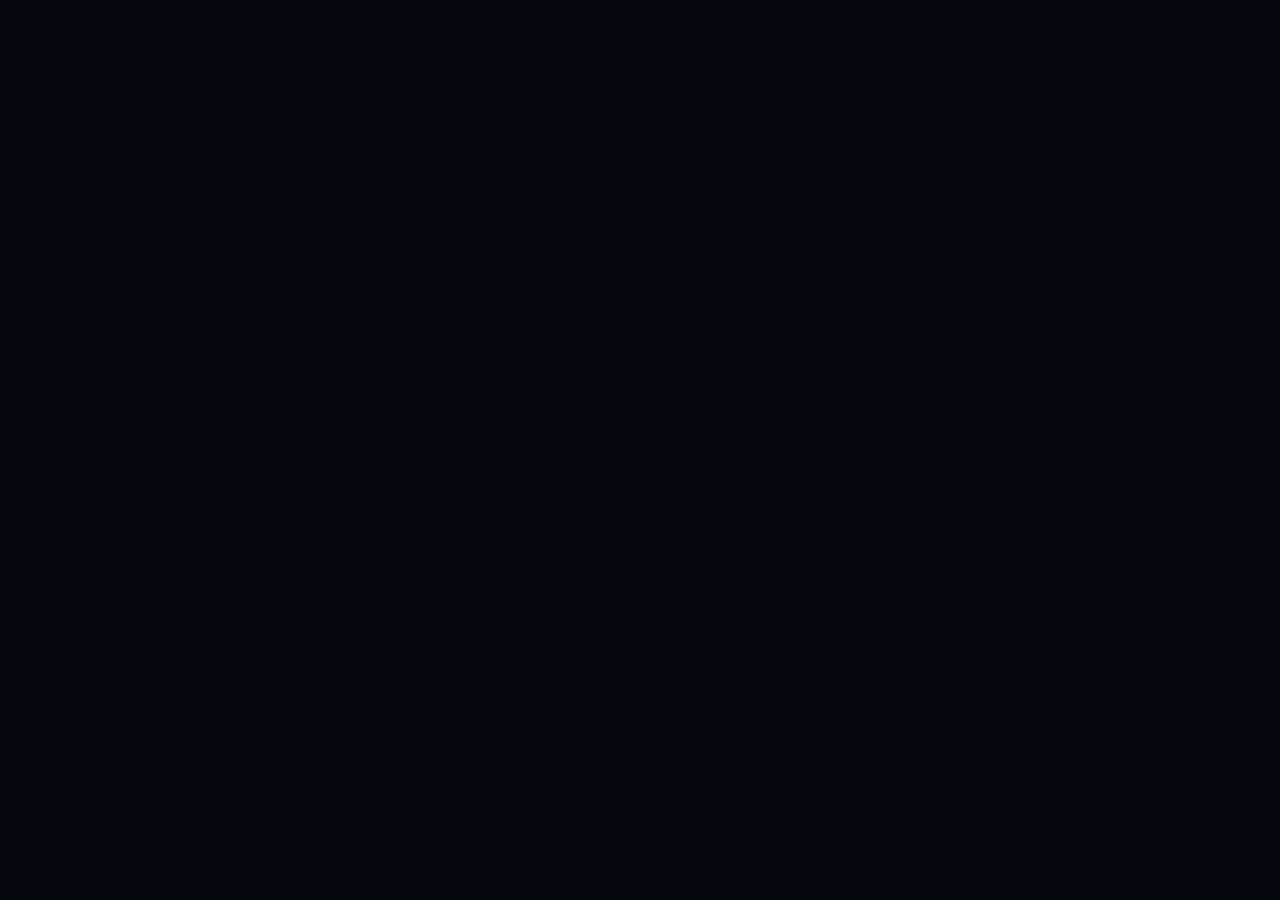
==== Code/cubi2app/html/index.html @ 364c0515 "main" ====
<!DOCTYPE html>
<html lang="en">

<head>
    <meta charset="UTF-8">
    <meta name="viewport" content="width=device-width, initial-scale=1">
    <meta http-equiv="Content-Security-Policy" content="default-src 'self'; style-src 'self' 'unsafe-inline'; img-src 'self' data: blob:; font-src 'self'">
    <title>Cubi2</title>
    <link rel="stylesheet" href="../css/style.css">
</head>

<body>
    <script src="../js/code.js" type="module"></script>
</body>

</html>
---- Code/cubi2app/css/style.css ----
/* Cubi2 app - the same look as cubi2app.html (28/10/2026) */
@import url('./fonts.css');
:root {
  --bar: #0b1733; --bar-ink: #eaf6fc; --bar-link: #8fb0d6;
  --bg: #04070d;          /* night */
  --panel: #0a1019;
  --ink: #eaf6fc;         /* ice white */
  --blue: #2456b8;        /* the opposite colour: text on ice */
  --muted: #8ea6b8;       /* frosted */
  --rule: #23323f;
  --edge: #5d7486;        /* control outlines */
  --accent: #eaf6fc;
  --floor: #070c14; --grid: #34485c; --trail: #cfe9f6;
  --f-display: "Roboto", Helvetica, Arial, sans-serif;
  --f-body: "Roboto", Helvetica, Arial, sans-serif;
  --f-mono: "Roboto Mono", ui-monospace, Menlo, Consolas, monospace;
  color-scheme: dark;
}
* { box-sizing: border-box }
html, body { height: 100% }
html { background: var(--bar) }          /* (26/10) no light line above the bar */
body { background: var(--bg); color: var(--ink); font: 14px/1.4 var(--f-body); margin: 0; overflow: hidden;
  display: flex; flex-direction: column;
  padding-left: max(12px, env(safe-area-inset-left, 0px)); padding-right: max(12px, env(safe-area-inset-right, 0px)); padding-block: 0 10px }
.topbar { background: var(--bar); color: var(--bar-ink); flex: none;
  margin-left: calc(-1 * max(12px, env(safe-area-inset-left, 0px))); margin-right: calc(-1 * max(12px, env(safe-area-inset-right, 0px)));
  padding-left: max(16px, env(safe-area-inset-left, 0px)); padding-right: max(16px, env(safe-area-inset-right, 0px)); padding-block: 8px;
  display: flex; align-items: center; gap: 10px 14px; flex-wrap: wrap }
h1 { font: 600 21px/1.2 var(--f-display); margin: 0 }
.topbar .sub { color: var(--bar-link); font-size: 13.5px; flex: 1; min-width: 0 }
.bargroup { display: flex; align-items: center; gap: 10px; margin-left: auto; flex-wrap: wrap }
.modes { display: inline-flex; border: 1px solid #34466e; border-radius: 4px; overflow: hidden }
.modes button, .tbtn { border: 0; border-radius: 0; padding: 8px 14px; min-height: 38px; background: transparent; color: var(--bar-ink); font-size: 14px }
.modes button:hover, .tbtn:hover { color: #fff; background: rgba(234, 246, 252, .08) }
.modes button[aria-pressed="true"], .tbtn[aria-pressed="true"] { background: var(--ink); color: var(--blue) }
.tbtn { border: 1px solid #34466e; border-radius: 4px; font: 600 13.5px var(--f-mono); letter-spacing: .02em }
.app { flex: 1; min-height: 0; display: grid; grid-template-columns: clamp(232px, 21vw, 300px) minmax(0, 1fr) clamp(240px, 23vw, 330px); gap: 10px; padding-top: 10px }
.col { display: flex; flex-direction: column; gap: 10px; min-height: 0; min-width: 0 }
/* (26/10) responsive: a side column that does not fit scrolls by itself - nothing is ever cut off; in Live Cubi the link card comes first */
.col { overflow-y: auto; overscroll-behavior: contain; scrollbar-width: thin; scrollbar-color: var(--edge) transparent }
.col > .card { flex: none } .col > .card.grow { flex: 1 1 auto }
#linkcard { order: -1 }
.stage { position: relative; min-width: 0; min-height: 0; border: 1px solid var(--rule); border-radius: 6px; overflow: hidden; background: var(--floor) }
#view { display: block; width: 100%; height: 100%; touch-action: none }
.hud { position: absolute; left: 10px; top: 10px; right: 10px; display: flex; flex-wrap: wrap; gap: 6px; pointer-events: none }
.pill { font: 600 11.5px/1 var(--f-mono); letter-spacing: .06em; text-transform: uppercase; padding: 6px 8px; border-radius: 3px;
  background: var(--panel); border: 1px solid var(--rule); color: var(--muted); max-width: 100%; overflow: hidden; text-overflow: ellipsis; white-space: nowrap }
.pill.state { color: var(--ink); border-color: var(--ink) }
.pill.state.moving { background: rgba(234, 246, 252, .12) } .pill.state.bad { background: var(--ink); color: var(--blue) }
.legend { position: absolute; left: 10px; right: 10px; bottom: 8px; font: 11.5px var(--f-mono); color: var(--muted); pointer-events: none; text-align: center }
.card { background: var(--panel); border: 1px solid var(--rule); border-radius: 6px; padding: 11px 12px; min-width: 0 }
.label { font: 600 10.5px/1 var(--f-mono); letter-spacing: .1em; text-transform: uppercase; color: var(--muted); margin-bottom: 9px }
.pad { display: grid; grid-template-columns: repeat(3, 1fr); gap: 6px }
button { font: 600 13.5px var(--f-body); color: var(--ink); background: transparent; border: 1px solid var(--edge); border-radius: 4px; padding: 8px 4px; cursor: pointer }
button:hover { border-color: var(--ink); background: rgba(234, 246, 252, .07) }
button:focus-visible, input:focus-visible { outline: 2px solid var(--accent); outline-offset: 2px }
button.primary, .pad button[aria-pressed="true"] { background: var(--ink); color: var(--blue); border-color: var(--ink) }
button.primary:hover, .pad button[aria-pressed="true"]:hover { background: #ffffff; color: var(--blue) }
button.primary .k, .pad button[aria-pressed="true"] .k { color: var(--blue); opacity: .8 }
.pad .wide { grid-column: span 2 } .pad .full { grid-column: 1 / -1 }
/* (24/10) the Settings window: the balance point, the controller's settings, measurements, show / help */
.term.setw { height: auto; width: min(380px, calc(100vw - 24px)); right: auto; left: 18px }
/* (26/10) THE GUIDE: a calm, big window - one thing at a time. A moving picture on one side, a few short
   sentences and big buttons on the other. "Bigger text" and "Read to me" for students who see less or tire
   quickly; the pictures stand still for "reduce motion". */
.gd { position: fixed; inset: 0; z-index: 20; background: rgba(4, 7, 13, .78); display: flex; align-items: center; justify-content: center; padding: 12px }
.gd[hidden] { display: none }
.gd-sheet { width: min(1060px, 100%); height: min(760px, 100%); display: flex; flex-direction: column; background: #0b1424; border: 1px solid var(--edge); border-radius: 14px;
  box-shadow: 0 24px 64px rgba(0, 0, 0, .6); overflow: hidden; font-size: 17px; line-height: 1.5 }
.gd.big .gd-sheet { font-size: 21px }
.gd-top { display: flex; align-items: center; gap: 10px 14px; flex-wrap: wrap; padding: 10px 14px; border-bottom: 1px solid var(--rule); background: #0d1a36 }
.gd-name { font: 600 20px var(--f-display) }
.gd-dots { display: flex; gap: 6px; list-style: none; margin: 0; padding: 0; flex: 1; min-width: 0; flex-wrap: wrap }
.gd-dots button { min-height: 40px; padding: 0 10px; border-radius: 999px; font-size: 14px; display: flex; align-items: center; gap: 6px; border-color: var(--rule); color: var(--muted) }
.gd-dots button b { display: inline-grid; place-items: center; width: 24px; height: 24px; border-radius: 50%; border: 2px solid currentColor; font-size: 13px }
.gd-dots button span { display: none } .gd-dots button[aria-current="step"] span { display: inline }
.gd-dots button.done { color: var(--ink) } .gd-dots button.done b { background: var(--ink); color: var(--blue); border-color: var(--ink) }
.gd-dots button[aria-current="step"] { color: var(--blue); background: var(--ink); border-color: var(--ink) }
.gd-tools { display: flex; gap: 6px; margin-left: auto }
.gd-tools button { min-height: 40px; padding: 0 12px; font-size: 14px }
.gd-tools .x { width: 44px; font: 400 26px/1 var(--f-body) }
.gd-main { flex: 1; min-height: 0; display: grid; grid-template-columns: minmax(0, 5fr) minmax(0, 6fr) }
.gd-pic { background: #070c14; border-right: 1px solid var(--rule); display: flex; align-items: center; justify-content: center; padding: 18px; min-height: 0 }
.gd-pic svg { width: 100%; height: 100%; max-height: 520px }
.gd-body { overflow-y: auto; padding: 22px 26px 26px; min-height: 0 }
.gd-body .kick { font: 600 13px var(--f-mono); letter-spacing: .08em; text-transform: uppercase; color: var(--muted); margin: 0 0 4px }
.gd-body h2 { font: 600 1.6em/1.2 var(--f-display); margin: 0 0 10px }
.gd-body h2:focus { outline: none }
.gd-body .lead { font-size: 1.12em; margin: 0 0 14px; max-width: 34em }
.gd-body p { margin: 0 0 12px; max-width: 34em }
.gd-body .small { font-size: .88em; color: var(--muted) }
.gd-body ol.do { margin: 6px 0 16px; padding: 0; list-style: none; counter-reset: d }
.gd-body ol.do li { counter-increment: d; position: relative; padding: 8px 0 8px 48px; border-bottom: 1px solid var(--rule) }
.gd-body ol.do li::before { content: counter(d); position: absolute; left: 0; top: 6px; width: 34px; height: 34px; border-radius: 50%; background: var(--ink); color: var(--blue); display: grid; place-items: center; font-weight: 700 }
.gd-body .choices { display: grid; gap: 10px; margin: 10px 0 14px }
.gd-body .choices.two { grid-template-columns: 1fr 1fr }
.gd-body .choices button { text-align: left; min-height: 60px; padding: 12px 16px; font-size: 1em; display: flex; gap: 14px; align-items: center; border-radius: 10px; border-width: 2px }
.gd-body .choices button .ic { flex: none; width: 54px; height: 54px }
.gd-body .choices button span { display: block; min-width: 0 }
.gd-body .choices button small { display: block; color: var(--muted); font-size: .84em; font-weight: 400; margin-top: 2px; line-height: 1.4 }
.gd-body .choices button[aria-pressed="true"] { background: var(--ink); color: var(--blue); border-color: var(--ink) }
.gd-body .choices button[aria-pressed="true"] small { color: #1d3f86 }
.gd-body .q { margin: 16px 0 6px; font-weight: 700; font-size: 1.05em }
.gd-body .nav { display: flex; flex-wrap: wrap; gap: 10px; margin-top: 18px }
.gd-body .nav button, .gd-body .act button { min-height: 52px; padding: 0 20px; font-size: 1em; border-radius: 10px }
.gd-body button:disabled, .gd-body button.primary:disabled { opacity: 1; background: transparent; color: var(--muted); border: 2px dashed var(--rule); cursor: not-allowed }
.gd-body .sim { border: 2px solid var(--rule); border-radius: 12px; padding: 12px 16px; margin: 10px 0; background: #070c14 }
.gd-body .act { display: flex; flex-wrap: wrap; gap: 10px; margin: 8px 0 12px }
.gd-body .card2 { border: 2px solid var(--rule); border-radius: 12px; padding: 14px 16px; margin: 10px 0 }
.gd-body .card2.best { border-color: var(--ink) }
.gd-body .card2 .big { font: 600 1.5em var(--f-display); margin: 2px 0 }
.gd-body .card2 .tag { display: inline-block; margin-left: 10px; padding: 1px 10px; border: 1.5px solid var(--ink); border-radius: 99px; font-size: .8em; vertical-align: 2px }
.gd-body .card2 .res { margin: 6px 0 2px; font-weight: 600 }
.gd-body details { margin: 8px 0 }
.gd-body summary { cursor: pointer; color: var(--muted); font-size: .9em; min-height: 32px; display: flex; align-items: center }
.gd-body details[open] summary { color: var(--ink) }
.gd-body .stat { font: .8em/1.5 var(--f-mono); background: #070c14; border: 1px solid var(--rule); border-radius: 8px; padding: 10px 12px; margin: 8px 0; white-space: pre-wrap; word-break: break-word }
.gd-body .stat:empty { display: none }
.gd-body .res:empty { display: none }
.gd-body ul.plain { list-style: none; padding: 0; margin: 8px 0 4px }
.gd-body ul.plain li { position: relative; padding: 8px 0 8px 44px; border-bottom: 1px solid var(--rule) }
.gd-body ul.plain li::before { position: absolute; left: 0; top: 6px; width: 30px; height: 30px; border-radius: 50%; display: grid; place-items: center; font-weight: 700 }
.gd-body ul.plain li.fine::before { content: "✓"; border: 2px solid var(--ink); color: var(--ink) }
.gd-body ul.plain li.todo::before { content: "!"; background: #ffcf6e; color: #0b1424 }
.gd-body code.line { display: block; font: .72em/1.45 var(--f-mono); color: var(--muted); background: #070c14; border: 1px solid var(--rule); border-radius: 6px; padding: 8px 10px; margin: 6px 0; word-break: break-all }
.gd-body ul.chg { margin: 4px 0 10px 20px; padding: 0 }
.gd-body .navels { display: grid; grid-template-columns: repeat(4, 1fr); gap: 8px; margin: 10px 0 }
.gd-body .navels button { min-height: 52px; font-size: .95em; border-radius: 10px }
.gd-body label.f { display: block; font-size: .9em; color: var(--muted); margin: 10px 0 4px }
.gd-body input.f, .gd-body select.f { width: 100%; min-height: 48px; box-sizing: border-box; background: #070c14; color: var(--ink); border: 1px solid var(--edge); border-radius: 8px; padding: 0 10px; font: 1em var(--f-body) }
.gd-body .ask { border: 2px solid var(--ink); border-radius: 12px; padding: 12px 16px; margin: 0 0 16px; background: #0d1a36 }
.gd-body .ask[hidden] { display: none }
.gd-body .ask b { display: block; font-size: .8em; letter-spacing: .06em; text-transform: uppercase; color: var(--muted) }
.gd-body .ask .act button { min-width: 110px }
.gd-body .rule6 { margin: 8px 0 16px; padding: 0; list-style: none }
.gd-body .rule6 li { padding: 8px 0 8px 40px; position: relative; border-bottom: 1px solid var(--rule) }
.gd-body .rule6 li::before { content: "✓"; position: absolute; left: 6px; top: 6px; font-size: 1.2em; color: #ffcf6e }
.gd-body .rs { border-left: 4px solid var(--rule); padding: 6px 0 8px 14px; margin: 12px 0 }
.gd-body .rs.big { border-left-color: #ffcf6e }
.gd-body .rs b { font-size: 1.05em }
.gd-body .rs div { margin: 2px 0 }
.gd-body .rs .res { color: #ffcf6e }
@media (max-width: 760px) { .gd-main { grid-template-columns: 1fr; grid-template-rows: 34% 1fr } .gd-pic { border-right: 0; border-bottom: 1px solid var(--rule); padding: 8px }
  .gd-dots { order: 2; flex-basis: 100% } .gd-dots button[aria-current="step"] span { display: none } .gd-body { padding: 16px } .gd-body .choices.two { grid-template-columns: 1fr } .gd-name { display: none } }
@media (max-height: 640px) { .gd-sheet { font-size: 16px } .gd-body h2 { font-size: 1.4em } }
@media (prefers-reduced-motion: reduce) { .gd svg * { animation: none !important } }
.askbar { position: absolute; left: 10px; right: 10px; bottom: 10px; z-index: 3; background: var(--panel); border: 1px solid var(--ink); border-radius: 6px; padding: 10px 12px; box-shadow: 0 12px 32px rgba(0, 0, 0, .45) }
.askbar[hidden] { display: none }
.askbar .ask-k { font: 600 11.5px var(--f-mono); letter-spacing: .06em; text-transform: uppercase; color: var(--muted) }
.askbar p { margin: 4px 0 8px; font-size: 14px; line-height: 1.45 }
.askbar .ask-b { display: flex; gap: 8px }
.askbar .ask-b button { min-height: 44px; min-width: 96px; font-size: 15px }
.ask-raw { margin: 0 0 8px } .ask-raw summary { cursor: pointer; font-size: 12.5px; color: var(--muted); min-height: 28px; display: flex; align-items: center }
.ask-raw #ask-rawt, .ask-raw .rawlines { font: 12px/1.45 var(--f-mono); color: var(--muted); white-space: pre-wrap; word-break: break-word }
.askbar p { font-size: 15px }
.askbar .ask-b button { min-width: 0; padding: 0 14px }
.lastcard ul.plain { list-style: none; margin: 0 0 6px; padding: 0; font-size: 13.5px; line-height: 1.4 }
.lastcard ul.plain li { position: relative; padding: 4px 0 4px 26px }
.lastcard ul.plain li::before { position: absolute; left: 0; top: 4px; width: 18px; height: 18px; border-radius: 50%; display: grid; place-items: center; font-size: 11px; font-weight: 700 }
.lastcard ul.plain li.fine::before { content: "✓"; border: 1.5px solid var(--ink) }
.lastcard ul.plain li.todo::before { content: "!"; background: #ffcf6e; color: #0b1424 }
.lastcard ul.plain li.note { padding-left: 0 }
.lastnext { border-top: 1px solid var(--rule); padding-top: 8px; margin-top: 4px; font-size: 13.5px; line-height: 1.4 }
.lastnext:empty { display: none }
.lastnext p { margin: 4px 0 8px } .lastnext button { min-height: 40px; margin: 2px 6px 2px 0 } .lastnext .small { font-size: 12.5px; color: var(--muted) }
.askbar .ask-road { font-size: 12.5px; color: var(--muted); margin: -2px 0 8px }
/* (26/10) the question: what happened (bold), what to look at, the buttons, then what the answer does; a small picture beside it */
.ask-in { display: flex; gap: 12px; align-items: flex-start }
.ask-main { flex: 1; min-width: 0 }
.ask-pic { flex: 0 0 96px } .ask-pic svg { width: 96px; height: 72px; display: block }
.ask-pic[hidden] { display: none }
.ask-tt { font-weight: 700; margin: 4px 0 2px !important }
.ask-note { font-size: 13px !important; color: var(--muted); margin: 8px 0 4px !important }
.ask-note[hidden], .ask-tt[hidden] { display: none }
.gd-body .ask .ask-pic { flex-basis: 120px } .gd-body .ask .ask-pic svg { width: 120px; height: 90px }
@media (max-width: 520px) { .ask-pic { display: none } }
.routebar { display: flex; flex-wrap: wrap; gap: 6px; margin-top: 8px; align-items: center }
.routebar button { min-height: 40px; padding: 0 12px }
.routebar span { font-size: 12.5px; color: var(--muted) }
.setw .part { border-top: 1px solid var(--rule); padding: 10px 0 12px }
.setw .part h3 { font: 600 14px var(--f-body); margin: 0 0 4px }
.setw .note { font-size: 12.5px; color: var(--muted); line-height: 1.45; margin: 0 0 8px }
.setw .pad button { min-height: 44px }
/* (31/10) the test weight row of the Settings window - the code used to write these in */
.setw .weight-note { margin-top: 10px }
.setw .row2 { display: flex; gap: 6px; align-items: center }
.setw .row2 .note { margin: 0 }
.setw .row2 input, .setw .row2 select { min-height: 40px; background: var(--bg); color: var(--ink);
  border: 1px solid var(--edge); border-radius: 4px; font: 13px var(--f-mono) }
.setw .row2 input { width: 64px; padding: 0 8px }
.setw .row2 select { padding: 0 6px }
.setw .row2 button { flex: 1; min-height: 40px }
.pad .k { font: 11px var(--f-mono); color: var(--muted); display: block; font-weight: 400 }
.rows { display: grid; gap: 2px }
.conns { display: grid; grid-template-columns: repeat(4, 1fr); gap: 6px }
.conns button { padding: 6px 2px; min-height: 44px; font: 600 14px var(--f-mono) }   /* (24/10) a finger's size, like the other buttons */
.conns button[aria-pressed="true"] { background: var(--ink); border-color: var(--ink); color: var(--blue) }
/* label and number on one line, the slider under them across the whole panel (a long track for a finger) */
.row { display: grid; grid-template-columns: 1fr auto; grid-template-areas: "l o" "r r"; align-items: end; column-gap: 12px; font-size: 13.5px; line-height: 1.1 }
.row input { grid-area: r } .row output { grid-area: o }
.row output { font: 12px var(--f-mono); text-align: right; font-variant-numeric: tabular-nums }
/* touch: a 40 px tall target, a 26 px thumb, room at both ends so the thumb never touches the label or the number */
input[type=range] { -webkit-appearance: none; appearance: none; width: 100%; height: 40px; margin: 0; padding: 0 13px;
  background: transparent; cursor: pointer; touch-action: none }
input[type=range]::-webkit-slider-runnable-track { height: 4px; border-radius: 2px; background: var(--edge) }
input[type=range]::-moz-range-track { height: 4px; border-radius: 2px; background: var(--edge) }
input[type=range]::-webkit-slider-thumb { -webkit-appearance: none; width: 26px; height: 26px; margin-top: -11px;
  border-radius: 50%; background: var(--ink); border: 3px solid var(--panel); box-shadow: 0 0 0 1px var(--edge) }
input[type=range]::-moz-range-thumb { width: 20px; height: 20px; border-radius: 50%; background: var(--ink);
  border: 3px solid var(--panel); box-shadow: 0 0 0 1px var(--edge) }
input[type=range]:active::-webkit-slider-thumb { transform: scale(1.12) }
input[type=range]:focus-visible { outline: 1px solid var(--edge); outline-offset: -1px; border-radius: 4px }
input[type=range]:disabled { opacity: .4 }
.cmd { display: flex; gap: 6px }
.cmd input { flex: 1; min-width: 0; font: 13px var(--f-mono); padding: 9px 8px; border: 1px solid var(--edge); border-radius: 4px; background: var(--bg); color: var(--ink) }
.cmd input::placeholder { color: var(--muted) }
.cmd button { padding: 8px 12px }
.grow { flex: 1; min-height: 0; display: flex; flex-direction: column }
.read { display: grid; grid-template-columns: repeat(3, 1fr); gap: 6px; font-variant-numeric: tabular-nums }
.read.battery { margin-top: 6px }   /* (31/10) was written into the page by the code before */
.read div { font: 11.5px var(--f-mono); color: var(--muted); min-width: 0 }
.read strong { display: block; font: 600 16px var(--f-mono); color: var(--ink); white-space: nowrap; overflow: hidden; text-overflow: ellipsis }
.chartwrap { position: relative; flex: 1; min-height: 120px; max-height: 340px }
#chart { display: block; width: 100%; height: 100% }
.keys b { font-weight: 400 }
.keys { display: grid; grid-template-columns: repeat(3, 1fr); gap: 6px; margin-top: 6px; font: 12px var(--f-mono); font-variant-numeric: tabular-nums }
.keys svg { vertical-align: middle; margin-right: 5px }
.linkstate { font: 12px var(--f-mono); color: var(--muted); margin-top: 7px }
.linkstate.ok { color: var(--ink) } .linkstate.bad { color: var(--ink); text-decoration: underline; text-underline-offset: 3px }
.hint { font-size: 12.5px; color: var(--muted); line-height: 1.45 }
.hint b { color: var(--ink) }
/* the terminal: a small window over the page, moved by its title bar */
.term { position: fixed; z-index: 10; top: 64px; right: 18px; width: min(470px, calc(100vw - 24px)); height: min(430px, calc(100vh - 90px));
  display: flex; flex-direction: column; background: var(--panel); border: 1px solid var(--edge); border-radius: 6px;
  box-shadow: 0 18px 48px rgba(0, 0, 0, .6); padding: 0 12px 12px }
.term[hidden] { display: none }
.termbar { display: flex; align-items: center; justify-content: space-between; cursor: move; touch-action: none; padding: 6px 0 4px; user-select: none }
.termbar .label { margin: 0 }
.term .x { width: 40px; height: 36px; padding: 0; font: 400 22px/1 var(--f-body); border-color: transparent }
/* (24/10) the Update window: new programs over the Wi-Fi */
.upd { height: auto; max-height: calc(100vh - 90px); width: min(440px, calc(100vw - 24px)); right: auto; left: 50%; transform: translateX(-50%); overflow-y: auto }
.upd.moved { transform: none }
.upd .part { border-top: 1px solid var(--rule); padding: 10px 0 12px }
.upd .part h3 { font: 600 14px var(--f-body); margin: 0 0 6px }
.upd .row2 { display: flex; gap: 8px; align-items: center }
.upd .pick { flex: 1; min-width: 0; display: flex; align-items: center; min-height: 40px; padding: 0 10px; border: 1px dashed var(--edge); border-radius: 4px; cursor: pointer;
  font: 12.5px var(--f-mono); color: var(--muted); overflow: hidden; text-overflow: ellipsis; white-space: nowrap }
.upd .pick.has { color: var(--ink); border-style: solid }
.upd input[type=file] { position: absolute; width: 1px; height: 1px; opacity: 0 }
.upd .go { min-height: 40px; padding: 0 14px }
.upd .bar { height: 6px; border-radius: 3px; background: var(--rule); margin-top: 10px; overflow: hidden }
.upd .bar i { display: block; height: 100%; width: 0; background: var(--ink); transition: width .2s }
.upd .st { font: 12px var(--f-mono); color: var(--muted); margin-top: 6px; min-height: 1.5em; white-space: pre-wrap }
.upd .note { font-size: 12.5px; color: var(--muted); line-height: 1.45; margin: 2px 0 6px }
.log { flex: 1; min-height: 40px; font: 12.5px/1.5 var(--f-mono); color: var(--muted); overflow-y: auto; margin: 2px 0 10px; white-space: pre-wrap; word-break: break-word }
.log b { color: var(--ink); font-weight: 600 }
[data-kind][hidden] { display: none !important }
@media (max-height: 900px) and (min-width: 861px) { .hintcard { display: none } }
/* (24/10) short laptop screens: a little less air, the touch targets stay >= 36 px */
@media (max-height: 760px) and (min-width: 861px) { .card { padding: 8px 12px } .label { margin-bottom: 7px } .app, .col { gap: 8px }
  input[type=range] { height: 36px } .pad .k { font-size: 10px } }
/* (24/10) very short screens (laptop ~1366x650 inside the browser): the small key lines go, the buttons stay >= 40 px */
@media (max-height: 690px) and (min-width: 861px) { .pad .k { display: none } .pad button { min-height: 40px } .conns button { min-height: 40px }
  input[type=range] { height: 34px } .card { padding: 6px 12px } .label { margin-bottom: 5px } .app, .col { gap: 6px } .app { padding-top: 6px } }
@media (max-width: 1180px) { .topbar .sub { display: none } }
@media (max-width: 1280px) and (min-width: 861px) { .modes button, .tbtn { padding: 7px 10px } .bargroup { gap: 8px } }
@media (max-width: 1080px) and (min-width: 861px) { .app { grid-template-columns: clamp(220px, 24vw, 252px) minmax(0, 1fr) clamp(220px, 25vw, 280px) } h1 { font-size: 19px } }
/* (26/10) laptop heights, when the column is wide enough: a slider row on one line (name | slider | value) */
@media (max-height: 820px) and (min-width: 1340px) { .row { grid-template-columns: 74px minmax(0, 1fr) auto; grid-template-areas: "l r o"; align-items: center }
  .row input { min-width: 0 } .rows { gap: 0 } }
@media (max-width: 860px) {
  body { overflow: auto; height: auto } .app { grid-template-columns: 1fr; padding-bottom: 10px } .col { overflow: visible }
  .stage { height: 62vh; min-height: 320px } .chartwrap { height: 160px; flex: none }
}
body { margin: 0 } [hidden] { display: none !important }
/* (31/10) the Runs window: ALL RUNS and THE LAST RUN, big, over the page - it does not move */
.term.runsw { top: 64px; right: 18px; bottom: 14px; left: 18px; width: auto; height: auto; z-index: 12; padding: 0 18px 14px }
.runsw .termbar { cursor: default; gap: 14px; justify-content: flex-start; padding: 8px 0 10px; border-bottom: 1px solid var(--rule) }
.runsw .tabs { display: inline-flex; border: 1px solid #34466e; border-radius: 4px; overflow: hidden }
.runsw .tabs button { border: 0; border-radius: 0; padding: 7px 14px; min-height: 36px; font-size: 14px }
.runsw .tabs button[aria-pressed="true"] { background: var(--ink); color: var(--blue) }
.runsw .x { margin-left: auto }
.runs-title { display: flex; align-items: center; gap: 12px; padding: 14px 4px 6px }
.runs-title h2 { font: 700 20px var(--f-body); margin: 0; color: var(--ink); white-space: pre }
.runs-pill { margin-left: auto; font: 500 14px var(--f-mono); padding: 7px 12px; border-radius: 4px; color: var(--ink); white-space: pre }
.runs-pill.count { background: var(--blue) }
.runs-pill.stopped { background: #8a2f2b }   /* Cubi stopped itself */
.runs-pill.hand { background: #2a8080 }      /* stopped on purpose */
.runs-body { flex: 1; min-height: 0; display: flex }
.runs-pane { flex: 1; min-width: 0; display: flex; gap: 22px }
.runs-charts { flex: 1; min-width: 0; display: flex; flex-direction: column; gap: 6px }
.runs-chart { display: block; flex: 1; min-height: 0; width: 100% }
.runsw .readouts { flex: none; width: 210px; display: flex; flex-direction: column; justify-content: space-around; padding: 10px 0 }
.runsw .readouts div { color: var(--muted); font-size: 13px }
.runsw .readouts strong { display: block; font: 600 34px/1.15 var(--f-mono); color: var(--ink); margin: 4px 0 }
/* the drawings: only the places are in run-charts.js, the look is here */
.runs-chart .frame { fill: var(--panel); stroke: var(--rule) }
.runs-chart .grid { stroke: var(--rule) }
.runs-chart .chart-label { fill: var(--muted); font: 700 13px var(--f-body) }
.runs-chart .tick { fill: var(--muted); font: 12px var(--f-mono); text-anchor: middle }
.runs-chart .tick.to-left { text-anchor: end }
.runs-chart .axis-name { fill: var(--muted); font: 13px var(--f-body); text-anchor: middle }
.runs-chart .empty { fill: var(--muted); font: 14px var(--f-body); text-anchor: middle }
.runs-chart .day { fill: var(--ink); font: 700 16px var(--f-body); text-anchor: middle }
.runs-chart .day-line { stroke: var(--muted); stroke-dasharray: 4 4 }
.runs-chart .run-line { fill: none; stroke: var(--ink); stroke-width: 2.2 }
.runs-chart .dot { stroke: var(--ink); stroke-width: 2.2 }
.runs-chart .dot.hand { fill: var(--ink) }     /* still standing: stopped by hand */
.runs-chart .dot.cubi { fill: var(--panel) }   /* Cubi stopped itself */
.runs-chart .key { fill: var(--ink); font: 13.5px var(--f-body) }
.runs-chart .key.mono { font: 13px var(--f-mono) }
.runs-chart .note { fill: var(--ink); font: 13px var(--f-body); text-anchor: middle; paint-order: stroke; stroke: var(--panel); stroke-width: 5px; stroke-linejoin: round }
.runs-chart .note-line { stroke: var(--muted) }
.runs-chart .reading { fill: none; stroke: var(--ink); stroke-width: 1.8 }
.runs-chart .key-line { stroke: var(--ink); stroke-width: 2 }
.runs-chart .axis-y { stroke-dasharray: 6 4 }    /* X solid, Y dashed, Z dotted - as on the wheels card */
.runs-chart .axis-z { stroke-dasharray: 1.5 3 }
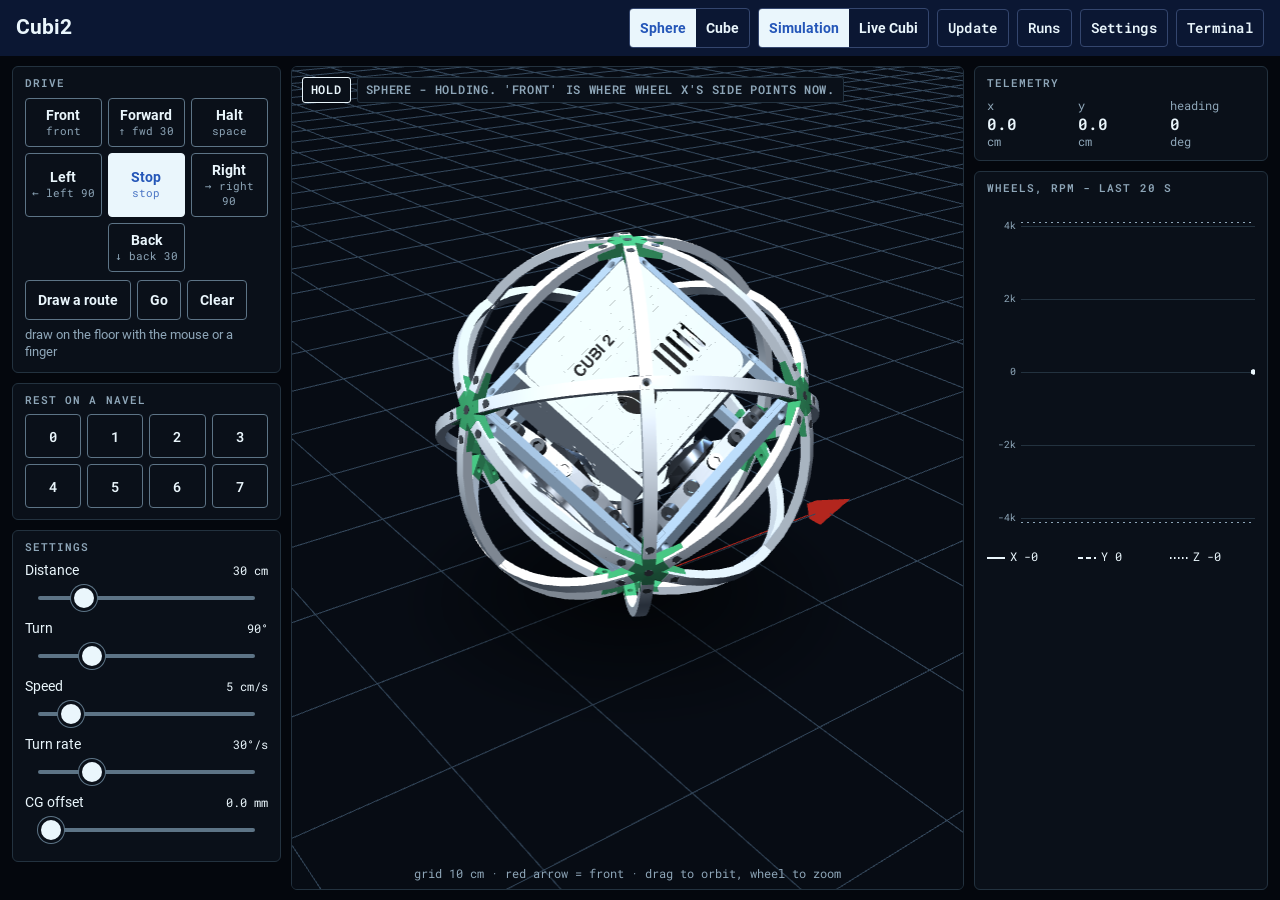
==== commit eb5b5e38: "cubi2app update" ====
--- a/Code/cubi2app/html/index.html
+++ b/Code/cubi2app/html/index.html
@@ -4,7 +4,7 @@
 <head>
     <meta charset="UTF-8">
     <meta name="viewport" content="width=device-width, initial-scale=1">
-    <meta http-equiv="Content-Security-Policy" content="default-src 'self'; style-src 'self' 'unsafe-inline'; img-src 'self' data: blob:; font-src 'self'">
+    <meta http-equiv="Content-Security-Policy" content="default-src 'self'; connect-src 'self' http://192.168.4.1; style-src 'self' 'unsafe-inline'; img-src 'self' data: blob:; font-src 'self'">
     <title>Cubi2</title>
     <link rel="stylesheet" href="../css/style.css">
 </head>
--- a/Code/cubi2app/css/style.css
+++ b/Code/cubi2app/css/style.css
@@ -5,7 +5,7 @@
   --bg: #04070d;          /* night */
   --panel: #0a1019;
   --ink: #eaf6fc;         /* ice white */
-  --blue: #2456b8;        /* the opposite colour: text on ice */
+  --blue: #2456b8;        /* the opposite color: text on ice */
   --muted: #8ea6b8;       /* frosted */
   --rule: #23323f;
   --edge: #5d7486;        /* control outlines */
@@ -280,38 +280,38 @@
 .runsw .tabs button { border: 0; border-radius: 0; padding: 7px 14px; min-height: 36px; font-size: 14px }
 .runsw .tabs button[aria-pressed="true"] { background: var(--ink); color: var(--blue) }
 .runsw .x { margin-left: auto }
-.runs-title { display: flex; align-items: center; gap: 12px; padding: 14px 4px 6px }
-.runs-title h2 { font: 700 20px var(--f-body); margin: 0; color: var(--ink); white-space: pre }
-.runs-pill { margin-left: auto; font: 500 14px var(--f-mono); padding: 7px 12px; border-radius: 4px; color: var(--ink); white-space: pre }
-.runs-pill.count { background: var(--blue) }
-.runs-pill.stopped { background: #8a2f2b }   /* Cubi stopped itself */
-.runs-pill.hand { background: #2a8080 }      /* stopped on purpose */
-.runs-body { flex: 1; min-height: 0; display: flex }
-.runs-pane { flex: 1; min-width: 0; display: flex; gap: 22px }
-.runs-charts { flex: 1; min-width: 0; display: flex; flex-direction: column; gap: 6px }
-.runs-chart { display: block; flex: 1; min-height: 0; width: 100% }
+.runsw .runs-title { display: flex; align-items: center; gap: 12px; padding: 14px 4px 6px }
+.runsw .runs-title h2 { font: 700 20px var(--f-body); margin: 0; color: var(--ink); white-space: pre }
+.runsw .runs-pill { margin-left: auto; font: 500 14px var(--f-mono); padding: 7px 12px; border-radius: 4px; color: var(--ink); white-space: pre }
+.runsw .runs-pill.count { background: var(--blue) }
+.runsw .runs-pill.stopped { background: #8a2f2b }   /* Cubi stopped itself */
+.runsw .runs-pill.hand { background: #2a8080 }      /* stopped on purpose */
+.runsw .runs-body { flex: 1; min-height: 0; display: flex }
+.runsw .runs-pane { flex: 1; min-width: 0; display: flex; gap: 22px }
+.runsw .runs-charts { flex: 1; min-width: 0; display: flex; flex-direction: column; gap: 6px }
+.runsw .runs-chart { display: block; flex: 1; min-height: 0; width: 100% }
 .runsw .readouts { flex: none; width: 210px; display: flex; flex-direction: column; justify-content: space-around; padding: 10px 0 }
 .runsw .readouts div { color: var(--muted); font-size: 13px }
 .runsw .readouts strong { display: block; font: 600 34px/1.15 var(--f-mono); color: var(--ink); margin: 4px 0 }
 /* the drawings: only the places are in run-charts.js, the look is here */
-.runs-chart .frame { fill: var(--panel); stroke: var(--rule) }
-.runs-chart .grid { stroke: var(--rule) }
-.runs-chart .chart-label { fill: var(--muted); font: 700 13px var(--f-body) }
-.runs-chart .tick { fill: var(--muted); font: 12px var(--f-mono); text-anchor: middle }
-.runs-chart .tick.to-left { text-anchor: end }
-.runs-chart .axis-name { fill: var(--muted); font: 13px var(--f-body); text-anchor: middle }
-.runs-chart .empty { fill: var(--muted); font: 14px var(--f-body); text-anchor: middle }
-.runs-chart .day { fill: var(--ink); font: 700 16px var(--f-body); text-anchor: middle }
-.runs-chart .day-line { stroke: var(--muted); stroke-dasharray: 4 4 }
-.runs-chart .run-line { fill: none; stroke: var(--ink); stroke-width: 2.2 }
-.runs-chart .dot { stroke: var(--ink); stroke-width: 2.2 }
-.runs-chart .dot.hand { fill: var(--ink) }     /* still standing: stopped by hand */
-.runs-chart .dot.cubi { fill: var(--panel) }   /* Cubi stopped itself */
-.runs-chart .key { fill: var(--ink); font: 13.5px var(--f-body) }
-.runs-chart .key.mono { font: 13px var(--f-mono) }
-.runs-chart .note { fill: var(--ink); font: 13px var(--f-body); text-anchor: middle; paint-order: stroke; stroke: var(--panel); stroke-width: 5px; stroke-linejoin: round }
-.runs-chart .note-line { stroke: var(--muted) }
-.runs-chart .reading { fill: none; stroke: var(--ink); stroke-width: 1.8 }
-.runs-chart .key-line { stroke: var(--ink); stroke-width: 2 }
-.runs-chart .axis-y { stroke-dasharray: 6 4 }    /* X solid, Y dashed, Z dotted - as on the wheels card */
-.runs-chart .axis-z { stroke-dasharray: 1.5 3 }
+.runsw .runs-chart .frame { fill: var(--panel); stroke: var(--rule) }
+.runsw .runs-chart .grid { stroke: var(--rule) }
+.runsw .runs-chart .chart-label { fill: var(--muted); font: 700 13px var(--f-body) }
+.runsw .runs-chart .tick { fill: var(--muted); font: 12px var(--f-mono); text-anchor: middle }
+.runsw .runs-chart .tick.to-left { text-anchor: end }
+.runsw .runs-chart .axis-name { fill: var(--muted); font: 13px var(--f-body); text-anchor: middle }
+.runsw .runs-chart .empty { fill: var(--muted); font: 14px var(--f-body); text-anchor: middle }
+.runsw .runs-chart .day { fill: var(--ink); font: 700 16px var(--f-body); text-anchor: middle }
+.runsw .runs-chart .day-line { stroke: var(--muted); stroke-dasharray: 4 4 }
+.runsw .runs-chart .run-line { fill: none; stroke: var(--ink); stroke-width: 2.2 }
+.runsw .runs-chart .dot { stroke: var(--ink); stroke-width: 2.2 }
+.runsw .runs-chart .dot.hand { fill: var(--ink) }     /* still standing: stopped by hand */
+.runsw .runs-chart .dot.cubi { fill: var(--panel) }   /* Cubi stopped itself */
+.runsw .runs-chart .key { fill: var(--ink); font: 13.5px var(--f-body) }
+.runsw .runs-chart .key.mono { font: 13px var(--f-mono) }
+.runsw .runs-chart .note { fill: var(--ink); font: 13px var(--f-body); text-anchor: middle; paint-order: stroke; stroke: var(--panel); stroke-width: 5px; stroke-linejoin: round }
+.runsw .runs-chart .note-line { stroke: var(--muted) }
+.runsw .runs-chart .reading { fill: none; stroke: var(--ink); stroke-width: 1.8 }
+.runsw .runs-chart .key-line { stroke: var(--ink); stroke-width: 2 }
+.runsw .runs-chart .axis-y { stroke-dasharray: 6 4 }    /* X solid, Y dashed, Z dotted - as on the wheels card */
+.runsw .runs-chart .axis-z { stroke-dasharray: 1.5 3 }
